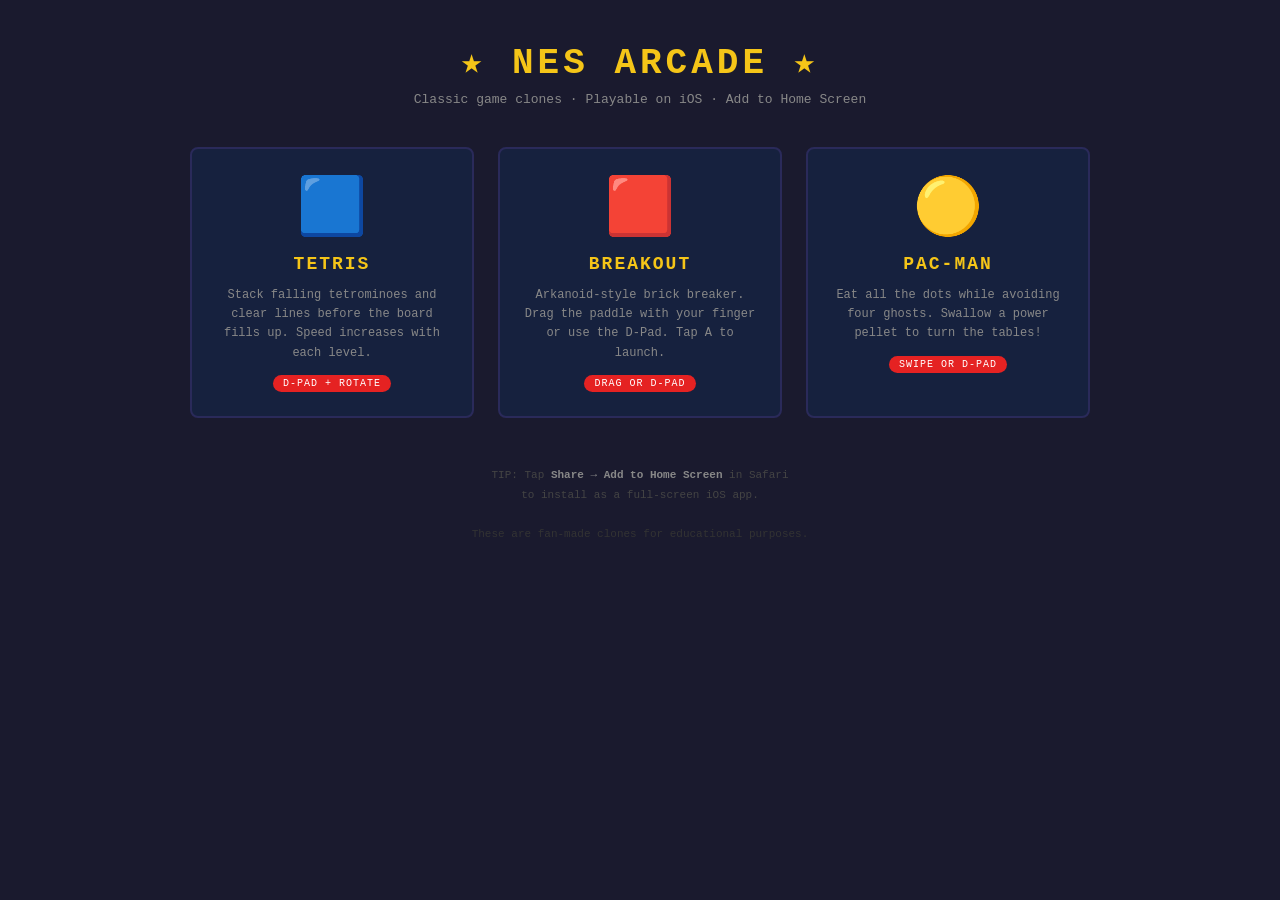
==== nes-games/index.html @ f95a21db "Add NES game clones playable on iOS Three classic NES-inspired HTML5 Canvas games with full touch su" ====
<!doctype html>
<html lang="en">
<head>
  <meta charset="utf-8"/>
  <meta name="viewport" content="width=device-width, initial-scale=1, viewport-fit=cover"/>
  <meta name="apple-mobile-web-app-capable" content="yes"/>
  <meta name="apple-mobile-web-app-status-bar-style" content="black-translucent"/>
  <meta name="description" content="Classic NES game clones playable on iOS — Tetris, Breakout, Pac-Man"/>
  <title>NES Games — iOS Arcade</title>
  <link rel="manifest" href="manifest.json"/>
  <link rel="stylesheet" href="style.css"/>
</head>
<body class="landing">

<div class="landing-wrap">
  <h1>★ NES ARCADE ★</h1>
  <p class="subtitle">Classic game clones · Playable on iOS · Add to Home Screen</p>

  <div class="game-grid">

    <a class="game-card" href="tetris.html">
      <div class="icon">🟦</div>
      <h2>TETRIS</h2>
      <p>Stack falling tetrominoes and clear lines before the board fills up. Speed increases with each level.</p>
      <span class="badge">D-PAD + ROTATE</span>
    </a>

    <a class="game-card" href="breakout.html">
      <div class="icon">🟥</div>
      <h2>BREAKOUT</h2>
      <p>Arkanoid-style brick breaker. Drag the paddle with your finger or use the D-Pad. Tap A to launch.</p>
      <span class="badge">DRAG OR D-PAD</span>
    </a>

    <a class="game-card" href="pacman.html">
      <div class="icon">🟡</div>
      <h2>PAC-MAN</h2>
      <p>Eat all the dots while avoiding four ghosts. Swallow a power pellet to turn the tables!</p>
      <span class="badge">SWIPE OR D-PAD</span>
    </a>

  </div>

  <div style="margin-top:48px;text-align:center;color:#444;font-size:11px;line-height:1.8;">
    <p>TIP: Tap <strong style="color:#888">Share → Add to Home Screen</strong> in Safari</p>
    <p>to install as a full-screen iOS app.</p>
    <br/>
    <p style="color:#333;">These are fan-made clones for educational purposes.</p>
  </div>
</div>

</body>
</html>
---- nes-games/style.css ----
/* NES Games — shared styles */
*, *::before, *::after { box-sizing: border-box; margin: 0; padding: 0; }

:root {
  --nes-black:  #0f0f0f;
  --nes-white:  #f8f8f8;
  --nes-red:    #e52222;
  --nes-green:  #22c55e;
  --nes-blue:   #2264e5;
  --nes-yellow: #f5c518;
  --nes-gray:   #888;
  --nes-dark:   #1a1a2e;
  --btn-size:   72px;
}

html, body {
  background: var(--nes-dark);
  color: var(--nes-white);
  font-family: "Courier New", Courier, monospace;
  height: 100%;
  /* Prevent iOS bounce scroll */
  overflow: hidden;
  touch-action: none;
  user-select: none;
  -webkit-user-select: none;
}

/* ── Canvas wrapper ─────────────────────────────── */
#game-wrap {
  display: flex;
  flex-direction: column;
  align-items: center;
  justify-content: flex-start;
  height: 100vh;
  padding-top: env(safe-area-inset-top);
}

#hud {
  display: flex;
  gap: 24px;
  padding: 8px 16px;
  font-size: 14px;
  letter-spacing: 1px;
  text-transform: uppercase;
  color: var(--nes-yellow);
}
#hud span { display: flex; flex-direction: column; align-items: center; }
#hud .label { font-size: 10px; color: var(--nes-gray); }

canvas {
  display: block;
  image-rendering: pixelated;
  image-rendering: crisp-edges;
  border: 2px solid var(--nes-gray);
  touch-action: none;
}

/* ── Virtual gamepad ────────────────────────────── */
#gamepad {
  display: flex;
  align-items: center;
  justify-content: space-between;
  width: 100%;
  max-width: 480px;
  padding: 12px 24px;
  padding-bottom: calc(12px + env(safe-area-inset-bottom));
}

/* D-Pad */
#dpad {
  position: relative;
  width: calc(var(--btn-size) * 3);
  height: calc(var(--btn-size) * 3);
}
.dpad-btn {
  position: absolute;
  width: var(--btn-size);
  height: var(--btn-size);
  background: #2a2a4a;
  border: 2px solid #444;
  border-radius: 4px;
  display: flex;
  align-items: center;
  justify-content: center;
  font-size: 22px;
  cursor: pointer;
  -webkit-tap-highlight-color: transparent;
  transition: background 0.08s;
}
.dpad-btn:active, .dpad-btn.pressed { background: #4a4a7a; }
#btn-up    { top: 0;                         left: var(--btn-size); }
#btn-down  { top: calc(var(--btn-size) * 2); left: var(--btn-size); }
#btn-left  { top: var(--btn-size);           left: 0; }
#btn-right { top: var(--btn-size);           left: calc(var(--btn-size) * 2); }
#btn-center{ top: var(--btn-size);           left: var(--btn-size);
             background: #111; border-color: #333; }

/* Action buttons */
#action-btns {
  display: flex;
  gap: 16px;
  align-items: center;
}
.action-btn {
  width: var(--btn-size);
  height: var(--btn-size);
  border-radius: 50%;
  border: none;
  font-size: 11px;
  font-weight: bold;
  font-family: inherit;
  letter-spacing: 0.5px;
  cursor: pointer;
  -webkit-tap-highlight-color: transparent;
  transition: filter 0.08s;
  color: var(--nes-dark);
}
.action-btn:active { filter: brightness(0.75); }
#btn-a { background: var(--nes-red); }
#btn-b { background: var(--nes-blue); }

/* Start / Select */
#menu-btns {
  display: none; /* shown in Tetris */
  gap: 12px;
  justify-content: center;
}
.menu-btn {
  background: #2a2a4a;
  color: var(--nes-white);
  border: 2px solid #555;
  border-radius: 20px;
  padding: 8px 18px;
  font-family: inherit;
  font-size: 12px;
  cursor: pointer;
  -webkit-tap-highlight-color: transparent;
}
.menu-btn:active { background: #4a4a7a; }

/* ── Overlay ────────────────────────────────────── */
#overlay {
  position: fixed; inset: 0;
  background: rgba(0,0,0,0.85);
  display: flex; flex-direction: column;
  align-items: center; justify-content: center;
  gap: 24px;
  z-index: 100;
}
#overlay h1 { font-size: 28px; color: var(--nes-yellow); letter-spacing: 3px; }
#overlay p  { color: var(--nes-gray); font-size: 13px; text-align: center; max-width: 260px; }
#overlay .score-display { font-size: 40px; color: var(--nes-green); }
.overlay-btn {
  background: var(--nes-red);
  color: #fff;
  border: none;
  padding: 14px 40px;
  font-family: inherit;
  font-size: 16px;
  letter-spacing: 2px;
  border-radius: 4px;
  cursor: pointer;
}
.overlay-btn:active { filter: brightness(0.8); }

/* ── Landing page ───────────────────────────────── */
body.landing { overflow: auto; touch-action: auto; }
.landing-wrap {
  min-height: 100vh;
  display: flex;
  flex-direction: column;
  align-items: center;
  padding: 40px 20px;
  padding-top: calc(40px + env(safe-area-inset-top));
  padding-bottom: calc(40px + env(safe-area-inset-bottom));
}
.landing-wrap h1 {
  font-size: clamp(22px, 6vw, 36px);
  letter-spacing: 4px;
  color: var(--nes-yellow);
  text-align: center;
  margin-bottom: 8px;
}
.landing-wrap .subtitle {
  color: var(--nes-gray);
  font-size: 13px;
  margin-bottom: 40px;
  text-align: center;
}
.game-grid {
  display: grid;
  grid-template-columns: repeat(auto-fill, minmax(260px, 1fr));
  gap: 24px;
  width: 100%;
  max-width: 900px;
}
.game-card {
  background: #16213e;
  border: 2px solid #2a2a5a;
  border-radius: 8px;
  padding: 24px;
  text-decoration: none;
  color: inherit;
  display: flex;
  flex-direction: column;
  align-items: center;
  gap: 12px;
  transition: border-color 0.15s, transform 0.1s;
  -webkit-tap-highlight-color: transparent;
}
.game-card:active { transform: scale(0.97); border-color: var(--nes-yellow); }
.game-card .icon { font-size: 56px; }
.game-card h2 { font-size: 18px; letter-spacing: 2px; color: var(--nes-yellow); }
.game-card p { font-size: 12px; color: var(--nes-gray); text-align: center; line-height: 1.6; }
.game-card .badge {
  background: var(--nes-red);
  color: #fff;
  font-size: 10px;
  padding: 3px 10px;
  border-radius: 20px;
  letter-spacing: 1px;
}
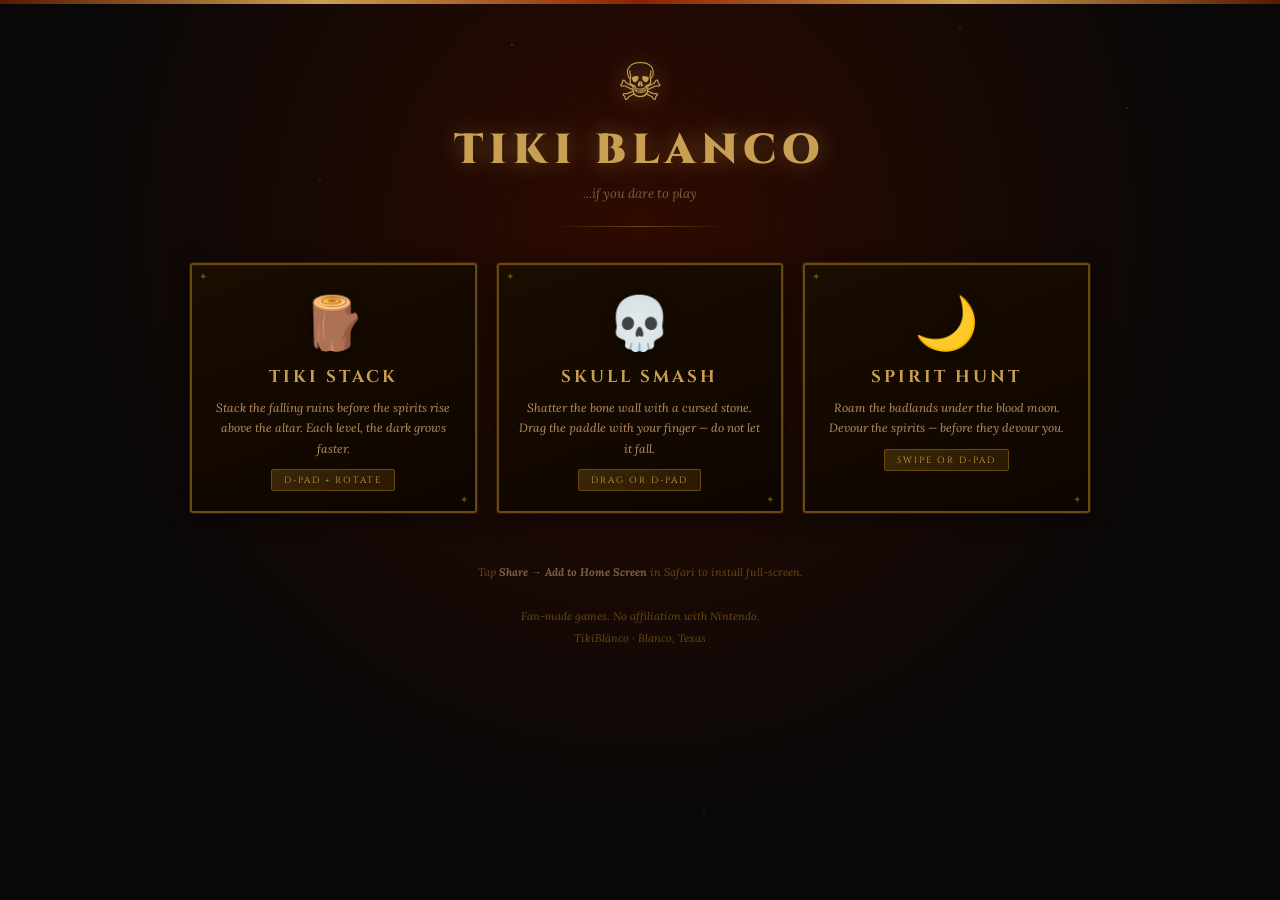
==== commit d20ca004: "Apply Tiki Blanco theme to all arcade games Visual overhaul across all 5 files to match the tikiblan" ====
--- a/nes-games/index.html
+++ b/nes-games/index.html
@@ -5,47 +5,49 @@
   <meta name="viewport" content="width=device-width, initial-scale=1, viewport-fit=cover"/>
   <meta name="apple-mobile-web-app-capable" content="yes"/>
   <meta name="apple-mobile-web-app-status-bar-style" content="black-translucent"/>
-  <meta name="description" content="Classic NES game clones playable on iOS — Tetris, Breakout, Pac-Man"/>
-  <title>NES Games — iOS Arcade</title>
+  <meta name="description" content="Tiki Blanco Arcade — classic game clones playable on iOS"/>
+  <title>Tiki Blanco Arcade</title>
   <link rel="manifest" href="manifest.json"/>
   <link rel="stylesheet" href="style.css"/>
 </head>
 <body class="landing">
 
 <div class="landing-wrap">
-  <h1>★ NES ARCADE ★</h1>
-  <p class="subtitle">Classic game clones · Playable on iOS · Add to Home Screen</p>
+  <div class="skull-icon">☠</div>
+  <h1>TIKI BLANCO</h1>
+  <p class="subtitle">...if you dare to play</p>
+  <div class="landing-divider"></div>
 
   <div class="game-grid">
 
     <a class="game-card" href="tetris.html">
-      <div class="icon">🟦</div>
-      <h2>TETRIS</h2>
-      <p>Stack falling tetrominoes and clear lines before the board fills up. Speed increases with each level.</p>
+      <div class="icon">🪵</div>
+      <h2>TIKI STACK</h2>
+      <p>Stack the falling ruins before the spirits rise above the altar. Each level, the dark grows faster.</p>
       <span class="badge">D-PAD + ROTATE</span>
     </a>
 
     <a class="game-card" href="breakout.html">
-      <div class="icon">🟥</div>
-      <h2>BREAKOUT</h2>
-      <p>Arkanoid-style brick breaker. Drag the paddle with your finger or use the D-Pad. Tap A to launch.</p>
+      <div class="icon">💀</div>
+      <h2>SKULL SMASH</h2>
+      <p>Shatter the bone wall with a cursed stone. Drag the paddle with your finger — do not let it fall.</p>
       <span class="badge">DRAG OR D-PAD</span>
     </a>
 
     <a class="game-card" href="pacman.html">
-      <div class="icon">🟡</div>
-      <h2>PAC-MAN</h2>
-      <p>Eat all the dots while avoiding four ghosts. Swallow a power pellet to turn the tables!</p>
+      <div class="icon">🌙</div>
+      <h2>SPIRIT HUNT</h2>
+      <p>Roam the badlands under the blood moon. Devour the spirits — before they devour you.</p>
       <span class="badge">SWIPE OR D-PAD</span>
     </a>
 
   </div>
 
-  <div style="margin-top:48px;text-align:center;color:#444;font-size:11px;line-height:1.8;">
-    <p>TIP: Tap <strong style="color:#888">Share → Add to Home Screen</strong> in Safari</p>
-    <p>to install as a full-screen iOS app.</p>
+  <div class="landing-footer">
+    <p>Tap <strong>Share → Add to Home Screen</strong> in Safari to install full-screen.</p>
     <br/>
-    <p style="color:#333;">These are fan-made clones for educational purposes.</p>
+    <p>Fan-made games. No affiliation with Nintendo.</p>
+    <p>TikiBlänco · Blanco, Texas</p>
   </div>
 </div>
 
--- a/nes-games/style.css
+++ b/nes-games/style.css
@@ -1,69 +1,126 @@
-/* NES Games — shared styles */
+/* ═══════════════════════════════════════════════════
+   TIKI BLANCO — Game Suite  |  shared styles
+   ═══════════════════════════════════════════════════ */
+
+@import url('https://fonts.googleapis.com/css2?family=Cinzel:wght@400;700;900&family=Lora:ital,wght@0,400;0,600;1,400;1,600&display=swap');
+
 *, *::before, *::after { box-sizing: border-box; margin: 0; padding: 0; }
 
+/* ── Palette ─────────────────────────────────────── */
 :root {
-  --nes-black:  #0f0f0f;
-  --nes-white:  #f8f8f8;
-  --nes-red:    #e52222;
-  --nes-green:  #22c55e;
-  --nes-blue:   #2264e5;
-  --nes-yellow: #f5c518;
-  --nes-gray:   #888;
-  --nes-dark:   #1a1a2e;
-  --btn-size:   72px;
-}
-
+  --tb-bg:        #080808;
+  --tb-panel:     #120800;
+  --tb-maroon:    #3d0a00;
+  --tb-rust:      #7a2200;
+  --tb-red:       #b03010;
+  --tb-bamboo:    #c9a052;
+  --tb-bamboo-dk: #8b6914;
+  --tb-gold:      #d4b060;
+  --tb-tan:       #b89060;
+  --tb-bone:      #e8d4a8;
+  --tb-muted:     #7a6040;
+  --tb-green:     #3a5a1a;
+  --tb-border:    #6a4a10;
+  --tb-stripe:    #7a3010;   /* top nav stripe */
+  --btn-size:     72px;
+}
+
+/* ── Base ─────────────────────────────────────────── */
 html, body {
-  background: var(--nes-dark);
-  color: var(--nes-white);
-  font-family: "Courier New", Courier, monospace;
+  background-color: var(--tb-bg);
+  background-image: radial-gradient(ellipse at 50% 25%, #2e0a00 0%, #080808 65%);
+  background-attachment: fixed;
+  color: var(--tb-gold);
+  font-family: 'Lora', Georgia, 'Times New Roman', serif;
   height: 100%;
-  /* Prevent iOS bounce scroll */
   overflow: hidden;
   touch-action: none;
   user-select: none;
   -webkit-user-select: none;
 }
 
-/* ── Canvas wrapper ─────────────────────────────── */
+/* Faint star-field overlay */
+html::before {
+  content: '';
+  position: fixed;
+  inset: 0;
+  background-image:
+    radial-gradient(1px 1px at 10%  8%,  rgba(255,220,150,0.4) 0%, transparent 100%),
+    radial-gradient(1px 1px at 25%  20%, rgba(255,220,150,0.3) 0%, transparent 100%),
+    radial-gradient(1px 1px at 40%  5%,  rgba(255,220,150,0.5) 0%, transparent 100%),
+    radial-gradient(1px 1px at 60%  15%, rgba(255,220,150,0.3) 0%, transparent 100%),
+    radial-gradient(1px 1px at 75%  3%,  rgba(255,220,150,0.4) 0%, transparent 100%),
+    radial-gradient(1px 1px at 88%  12%, rgba(255,220,150,0.5) 0%, transparent 100%),
+    radial-gradient(1px 1px at 15%  85%, rgba(255,220,150,0.25)0%, transparent 100%),
+    radial-gradient(1px 1px at 55%  90%, rgba(255,220,150,0.3) 0%, transparent 100%),
+    radial-gradient(1px 1px at 80%  78%, rgba(255,220,150,0.2) 0%, transparent 100%);
+  pointer-events: none;
+  z-index: 0;
+}
+
+/* Top bamboo stripe */
+body::before {
+  content: '';
+  position: fixed;
+  top: 0; left: 0; right: 0;
+  height: 4px;
+  background: linear-gradient(90deg, #5a1800, #c9a052, #8b2200, #c9a052, #5a1800);
+  z-index: 200;
+}
+
+/* ── Canvas wrapper ──────────────────────────────── */
 #game-wrap {
+  position: relative;
+  z-index: 1;
   display: flex;
   flex-direction: column;
   align-items: center;
   justify-content: flex-start;
   height: 100vh;
-  padding-top: env(safe-area-inset-top);
-}
-
+  padding-top: calc(4px + env(safe-area-inset-top));
+}
+
+/* ── HUD ─────────────────────────────────────────── */
 #hud {
   display: flex;
-  gap: 24px;
-  padding: 8px 16px;
-  font-size: 14px;
-  letter-spacing: 1px;
+  gap: 20px;
+  padding: 6px 16px;
+  font-family: 'Cinzel', serif;
+  font-size: 13px;
+  letter-spacing: 2px;
+  color: var(--tb-bamboo);
+  border-bottom: 1px solid var(--tb-border);
+  width: 100%;
+  max-width: 480px;
+  justify-content: center;
+}
+#hud span { display: flex; flex-direction: column; align-items: center; gap: 1px; }
+#hud .label {
+  font-size: 8px;
+  letter-spacing: 3px;
+  color: var(--tb-muted);
   text-transform: uppercase;
-  color: var(--nes-yellow);
-}
-#hud span { display: flex; flex-direction: column; align-items: center; }
-#hud .label { font-size: 10px; color: var(--nes-gray); }
-
+}
+#hud canvas { border: 1px solid var(--tb-border); }
+
+/* ── Game canvas ─────────────────────────────────── */
 canvas {
   display: block;
   image-rendering: pixelated;
   image-rendering: crisp-edges;
-  border: 2px solid var(--nes-gray);
-  touch-action: none;
-}
-
-/* ── Virtual gamepad ────────────────────────────── */
+  border: 2px solid var(--tb-border);
+  box-shadow: 0 0 24px rgba(61, 10, 0, 0.8), inset 0 0 8px rgba(0,0,0,0.5);
+}
+
+/* ── Virtual gamepad ─────────────────────────────── */
 #gamepad {
   display: flex;
   align-items: center;
   justify-content: space-between;
   width: 100%;
   max-width: 480px;
-  padding: 12px 24px;
-  padding-bottom: calc(12px + env(safe-area-inset-bottom));
+  padding: 10px 20px;
+  padding-bottom: calc(10px + env(safe-area-inset-bottom));
 }
 
 /* D-Pad */
@@ -76,24 +133,29 @@
   position: absolute;
   width: var(--btn-size);
   height: var(--btn-size);
-  background: #2a2a4a;
-  border: 2px solid #444;
+  background: linear-gradient(145deg, #2a1a08, #1a0d00);
+  border: 2px solid var(--tb-border);
   border-radius: 4px;
   display: flex;
   align-items: center;
   justify-content: center;
-  font-size: 22px;
+  font-size: 20px;
+  color: var(--tb-bamboo);
   cursor: pointer;
   -webkit-tap-highlight-color: transparent;
-  transition: background 0.08s;
-}
-.dpad-btn:active, .dpad-btn.pressed { background: #4a4a7a; }
+  transition: background 0.08s, border-color 0.08s;
+  box-shadow: 0 3px 6px rgba(0,0,0,0.5), inset 0 1px 0 rgba(201,160,82,0.1);
+}
+.dpad-btn:active, .dpad-btn.pressed {
+  background: linear-gradient(145deg, #3a2808, #2a1800);
+  border-color: var(--tb-bamboo);
+}
 #btn-up    { top: 0;                         left: var(--btn-size); }
 #btn-down  { top: calc(var(--btn-size) * 2); left: var(--btn-size); }
 #btn-left  { top: var(--btn-size);           left: 0; }
 #btn-right { top: var(--btn-size);           left: calc(var(--btn-size) * 2); }
 #btn-center{ top: var(--btn-size);           left: var(--btn-size);
-             background: #111; border-color: #333; }
+             background: #0d0500; border-color: #2a1a00; color: #2a1a00; }
 
 /* Action buttons */
 #action-btns {
@@ -105,118 +167,230 @@
   width: var(--btn-size);
   height: var(--btn-size);
   border-radius: 50%;
-  border: none;
-  font-size: 11px;
-  font-weight: bold;
-  font-family: inherit;
+  border: 2px solid var(--tb-bamboo-dk);
+  font-size: 10px;
+  font-weight: 700;
+  font-family: 'Cinzel', serif;
   letter-spacing: 0.5px;
   cursor: pointer;
   -webkit-tap-highlight-color: transparent;
-  transition: filter 0.08s;
-  color: var(--nes-dark);
+  transition: filter 0.08s, border-color 0.08s;
+  box-shadow: 0 3px 8px rgba(0,0,0,0.6);
 }
 .action-btn:active { filter: brightness(0.75); }
-#btn-a { background: var(--nes-red); }
-#btn-b { background: var(--nes-blue); }
-
-/* Start / Select */
+#btn-a { background: radial-gradient(circle at 35% 35%, #c03010, #7a1a00); color: var(--tb-bone); }
+#btn-b { background: radial-gradient(circle at 35% 35%, #4a3a1a, #2a1a08); color: var(--tb-bamboo); }
+
+/* Start/Select row */
 #menu-btns {
-  display: none; /* shown in Tetris */
+  display: none;
   gap: 12px;
   justify-content: center;
 }
 .menu-btn {
-  background: #2a2a4a;
-  color: var(--nes-white);
-  border: 2px solid #555;
+  background: linear-gradient(145deg, #2a1a08, #1a0d00);
+  color: var(--tb-tan);
+  border: 1px solid var(--tb-border);
   border-radius: 20px;
-  padding: 8px 18px;
-  font-family: inherit;
-  font-size: 12px;
+  padding: 7px 18px;
+  font-family: 'Cinzel', serif;
+  font-size: 10px;
+  letter-spacing: 2px;
   cursor: pointer;
   -webkit-tap-highlight-color: transparent;
 }
-.menu-btn:active { background: #4a4a7a; }
-
-/* ── Overlay ────────────────────────────────────── */
+.menu-btn:active { background: #3a2808; border-color: var(--tb-bamboo); }
+
+/* ── Overlay ─────────────────────────────────────── */
 #overlay {
   position: fixed; inset: 0;
-  background: rgba(0,0,0,0.85);
+  background: rgba(5, 2, 0, 0.92);
   display: flex; flex-direction: column;
   align-items: center; justify-content: center;
-  gap: 24px;
+  gap: 20px;
   z-index: 100;
 }
-#overlay h1 { font-size: 28px; color: var(--nes-yellow); letter-spacing: 3px; }
-#overlay p  { color: var(--nes-gray); font-size: 13px; text-align: center; max-width: 260px; }
-#overlay .score-display { font-size: 40px; color: var(--nes-green); }
+#overlay::before {
+  content: '☠';
+  font-size: 48px;
+  opacity: 0.15;
+  position: absolute;
+  top: 40px;
+}
+#overlay h1 {
+  font-family: 'Cinzel', serif;
+  font-size: 32px;
+  font-weight: 900;
+  color: var(--tb-bamboo);
+  letter-spacing: 6px;
+  text-shadow: 0 0 20px rgba(201,160,82,0.5);
+}
+#overlay p {
+  font-family: 'Lora', serif;
+  font-style: italic;
+  color: var(--tb-tan);
+  font-size: 14px;
+  text-align: center;
+  max-width: 260px;
+  line-height: 1.7;
+}
+#overlay .score-display {
+  font-family: 'Cinzel', serif;
+  font-size: 40px;
+  color: var(--tb-gold);
+}
 .overlay-btn {
-  background: var(--nes-red);
-  color: #fff;
-  border: none;
-  padding: 14px 40px;
-  font-family: inherit;
-  font-size: 16px;
-  letter-spacing: 2px;
-  border-radius: 4px;
+  background: linear-gradient(145deg, #a02a10, #701a08);
+  color: var(--tb-bone);
+  border: 1px solid var(--tb-bamboo-dk);
+  padding: 14px 44px;
+  font-family: 'Cinzel', serif;
+  font-size: 14px;
+  font-weight: 700;
+  letter-spacing: 4px;
+  border-radius: 2px;
   cursor: pointer;
+  box-shadow: 0 0 16px rgba(176, 48, 16, 0.4);
 }
 .overlay-btn:active { filter: brightness(0.8); }
 
-/* ── Landing page ───────────────────────────────── */
-body.landing { overflow: auto; touch-action: auto; }
+/* Bamboo divider line */
+.overlay-divider {
+  width: 120px;
+  height: 1px;
+  background: linear-gradient(90deg, transparent, var(--tb-border), transparent);
+}
+
+/* ── Landing page ────────────────────────────────── */
+body.landing {
+  overflow: auto;
+  touch-action: auto;
+}
 .landing-wrap {
+  position: relative;
+  z-index: 1;
   min-height: 100vh;
   display: flex;
   flex-direction: column;
   align-items: center;
-  padding: 40px 20px;
-  padding-top: calc(40px + env(safe-area-inset-top));
+  padding: 48px 20px;
+  padding-top: calc(48px + env(safe-area-inset-top));
   padding-bottom: calc(40px + env(safe-area-inset-bottom));
 }
+
+.skull-icon {
+  font-size: 52px;
+  opacity: 0.9;
+  filter: drop-shadow(0 0 12px rgba(201,160,82,0.6));
+  margin-bottom: 8px;
+}
+
 .landing-wrap h1 {
-  font-size: clamp(22px, 6vw, 36px);
-  letter-spacing: 4px;
-  color: var(--nes-yellow);
-  text-align: center;
+  font-family: 'Cinzel', serif;
+  font-weight: 900;
+  font-size: clamp(26px, 7vw, 42px);
+  letter-spacing: 6px;
+  color: var(--tb-bamboo);
+  text-align: center;
+  text-shadow: 0 0 24px rgba(201,160,82,0.45);
+  margin-bottom: 6px;
+}
+.landing-wrap .subtitle {
+  font-family: 'Lora', serif;
+  font-style: italic;
+  color: var(--tb-muted);
+  font-size: 13px;
   margin-bottom: 8px;
-}
-.landing-wrap .subtitle {
-  color: var(--nes-gray);
-  font-size: 13px;
-  margin-bottom: 40px;
-  text-align: center;
-}
+  text-align: center;
+}
+.landing-divider {
+  width: 180px;
+  height: 1px;
+  background: linear-gradient(90deg, transparent, var(--tb-border), transparent);
+  margin: 16px auto 36px;
+}
+
 .game-grid {
   display: grid;
   grid-template-columns: repeat(auto-fill, minmax(260px, 1fr));
-  gap: 24px;
+  gap: 20px;
   width: 100%;
   max-width: 900px;
 }
+
+/* Bamboo-framed card */
 .game-card {
-  background: #16213e;
-  border: 2px solid #2a2a5a;
-  border-radius: 8px;
-  padding: 24px;
+  background: linear-gradient(160deg, #1a0d00, #0d0500);
+  border: 2px solid var(--tb-border);
+  border-radius: 3px;
+  padding: 24px 20px 20px;
   text-decoration: none;
   color: inherit;
   display: flex;
   flex-direction: column;
   align-items: center;
-  gap: 12px;
-  transition: border-color 0.15s, transform 0.1s;
+  gap: 10px;
+  box-shadow:
+    0 0 0 1px rgba(139,105,20,0.2),
+    0 4px 20px rgba(0,0,0,0.6),
+    inset 0 1px 0 rgba(201,160,82,0.07);
+  transition: border-color 0.2s, box-shadow 0.2s, transform 0.1s;
   -webkit-tap-highlight-color: transparent;
-}
-.game-card:active { transform: scale(0.97); border-color: var(--nes-yellow); }
-.game-card .icon { font-size: 56px; }
-.game-card h2 { font-size: 18px; letter-spacing: 2px; color: var(--nes-yellow); }
-.game-card p { font-size: 12px; color: var(--nes-gray); text-align: center; line-height: 1.6; }
+  position: relative;
+}
+
+/* Corner accents */
+.game-card::before,
+.game-card::after {
+  content: '✦';
+  position: absolute;
+  font-size: 10px;
+  color: var(--tb-bamboo-dk);
+  opacity: 0.7;
+}
+.game-card::before { top: 5px; left: 7px; }
+.game-card::after  { bottom: 5px; right: 7px; }
+
+.game-card:active {
+  transform: scale(0.97);
+  border-color: var(--tb-bamboo);
+  box-shadow: 0 0 16px rgba(201,160,82,0.2), 0 4px 20px rgba(0,0,0,0.6);
+}
+
+.game-card .icon { font-size: 52px; filter: drop-shadow(0 2px 6px rgba(0,0,0,0.6)); }
+.game-card h2 {
+  font-family: 'Cinzel', serif;
+  font-weight: 700;
+  font-size: 17px;
+  letter-spacing: 3px;
+  color: var(--tb-bamboo);
+}
+.game-card p {
+  font-family: 'Lora', serif;
+  font-style: italic;
+  font-size: 12px;
+  color: var(--tb-tan);
+  text-align: center;
+  line-height: 1.7;
+}
 .game-card .badge {
-  background: var(--nes-red);
-  color: #fff;
-  font-size: 10px;
-  padding: 3px 10px;
-  border-radius: 20px;
-  letter-spacing: 1px;
-}
+  background: linear-gradient(145deg, #3a2808, #2a1800);
+  border: 1px solid var(--tb-border);
+  color: var(--tb-bamboo);
+  font-family: 'Cinzel', serif;
+  font-size: 9px;
+  letter-spacing: 2px;
+  padding: 4px 12px;
+  border-radius: 2px;
+}
+
+.landing-footer {
+  margin-top: 48px;
+  text-align: center;
+  color: var(--tb-border);
+  font-family: 'Lora', serif;
+  font-style: italic;
+  font-size: 11px;
+  line-height: 2;
+}
+.landing-footer strong { color: var(--tb-muted); }
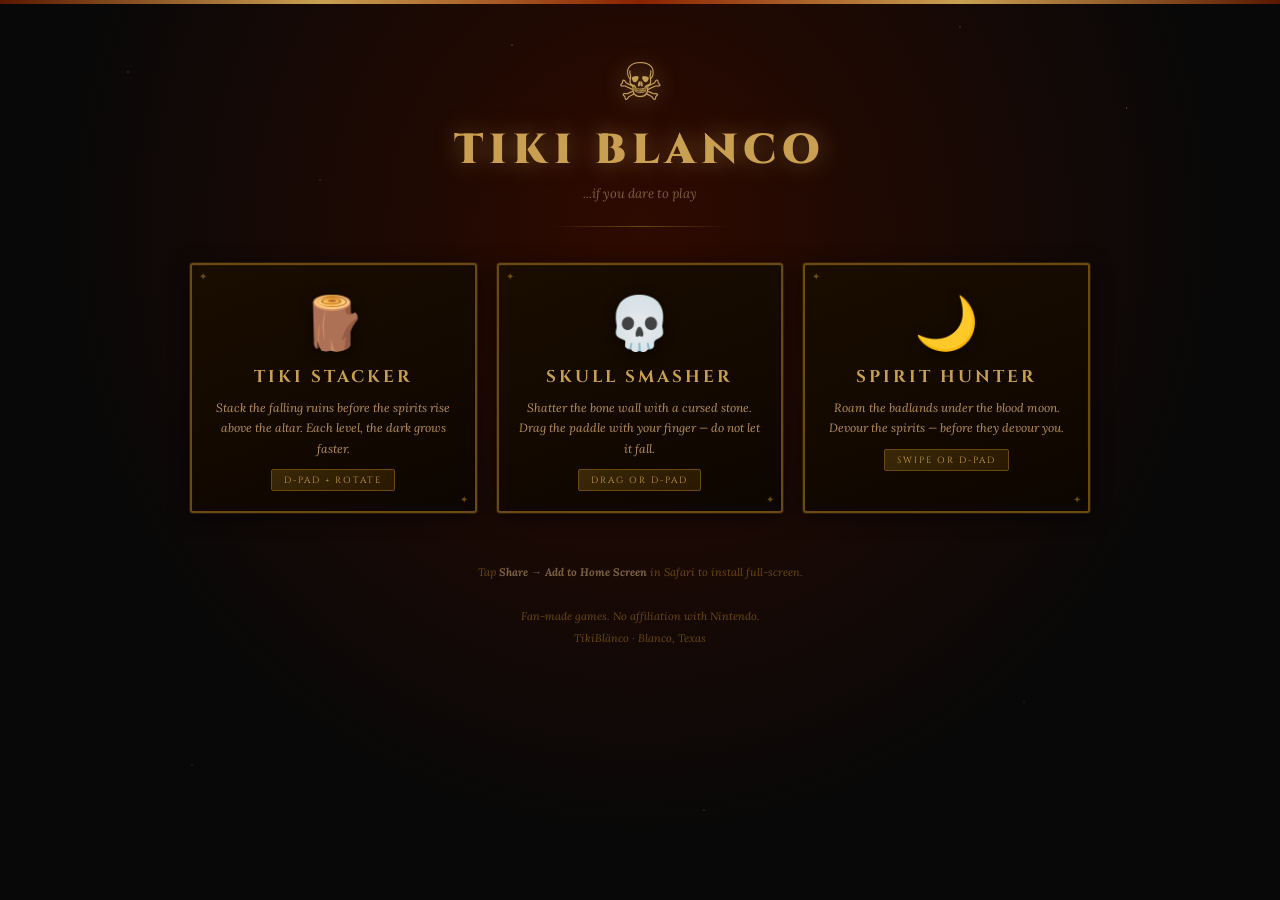
==== commit 280cc671: "Rename games to TIKI STACKER, SKULL SMASHER, SPIRIT HUNTER https://claude.ai/code/session_012HvBZZd6" ====
--- a/nes-games/index.html
+++ b/nes-games/index.html
@@ -22,21 +22,21 @@
 
     <a class="game-card" href="tetris.html">
       <div class="icon">🪵</div>
-      <h2>TIKI STACK</h2>
+      <h2>TIKI STACKER</h2>
       <p>Stack the falling ruins before the spirits rise above the altar. Each level, the dark grows faster.</p>
       <span class="badge">D-PAD + ROTATE</span>
     </a>
 
     <a class="game-card" href="breakout.html">
       <div class="icon">💀</div>
-      <h2>SKULL SMASH</h2>
+      <h2>SKULL SMASHER</h2>
       <p>Shatter the bone wall with a cursed stone. Drag the paddle with your finger — do not let it fall.</p>
       <span class="badge">DRAG OR D-PAD</span>
     </a>
 
     <a class="game-card" href="pacman.html">
       <div class="icon">🌙</div>
-      <h2>SPIRIT HUNT</h2>
+      <h2>SPIRIT HUNTER</h2>
       <p>Roam the badlands under the blood moon. Devour the spirits — before they devour you.</p>
       <span class="badge">SWIPE OR D-PAD</span>
     </a>
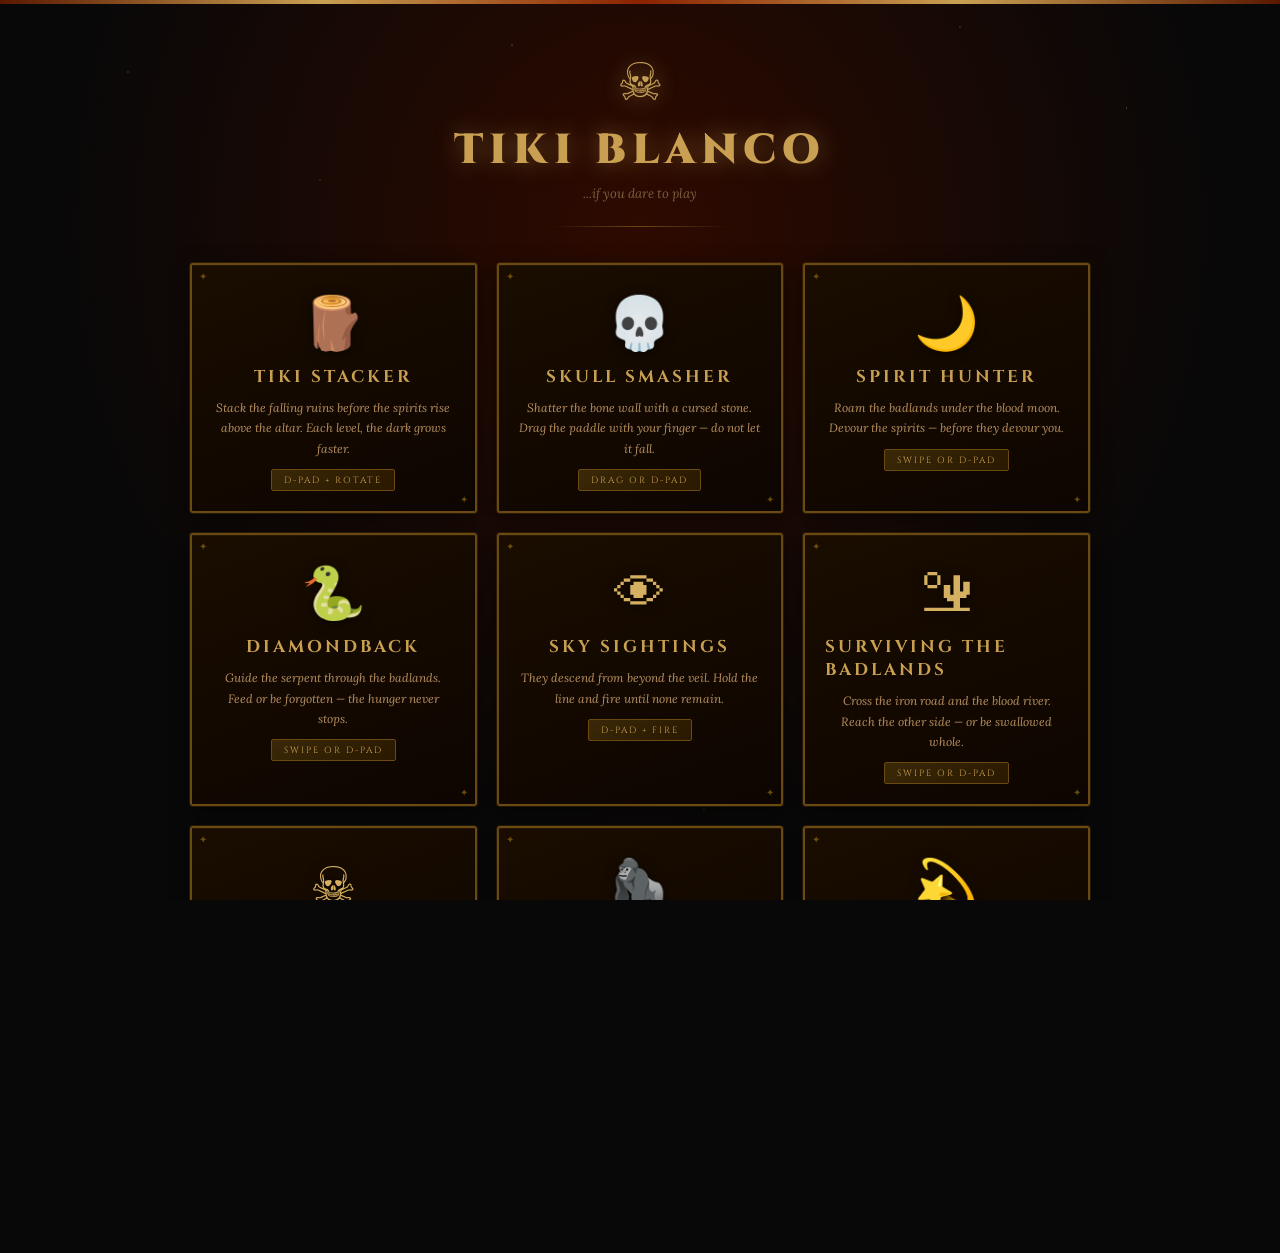
==== commit 14f16852: "Add 6 new Tiki Blanco arcade games - DIAMONDBACK (Snake): grid serpent, growing tail, increasing spe" ====
--- a/nes-games/index.html
+++ b/nes-games/index.html
@@ -41,6 +41,48 @@
       <span class="badge">SWIPE OR D-PAD</span>
     </a>
 
+    <a class="game-card" href="diamondback.html">
+      <div class="icon">🐍</div>
+      <h2>DIAMONDBACK</h2>
+      <p>Guide the serpent through the badlands. Feed or be forgotten — the hunger never stops.</p>
+      <span class="badge">SWIPE OR D-PAD</span>
+    </a>
+
+    <a class="game-card" href="sky-sightings.html">
+      <div class="icon">👁</div>
+      <h2>SKY SIGHTINGS</h2>
+      <p>They descend from beyond the veil. Hold the line and fire until none remain.</p>
+      <span class="badge">D-PAD + FIRE</span>
+    </a>
+
+    <a class="game-card" href="surviving-the-badlands.html">
+      <div class="icon">🏜</div>
+      <h2>SURVIVING THE BADLANDS</h2>
+      <p>Cross the iron road and the blood river. Reach the other side — or be swallowed whole.</p>
+      <span class="badge">SWIPE OR D-PAD</span>
+    </a>
+
+    <a class="game-card" href="the-snakepit.html">
+      <div class="icon">☠</div>
+      <h2>THE SNAKEPIT</h2>
+      <p>The serpents descend through mushroom fields. Shoot fast — they split and multiply in the dark.</p>
+      <span class="badge">D-PAD + FIRE</span>
+    </a>
+
+    <a class="game-card" href="tiki-tower-king.html">
+      <div class="icon">🦍</div>
+      <h2>TIKI TOWER KING</h2>
+      <p>The spirit ape hurls fire from the summit. Climb the tower, claim your crown.</p>
+      <span class="badge">D-PAD + JUMP</span>
+    </a>
+
+    <a class="game-card" href="fallen-stars.html">
+      <div class="icon">💫</div>
+      <h2>FALLEN STARS</h2>
+      <p>The sky is breaking apart. Pilot your vessel through the wreckage. Shatter what remains.</p>
+      <span class="badge">ROTATE · THRUST · FIRE</span>
+    </a>
+
   </div>
 
   <div class="landing-footer">
